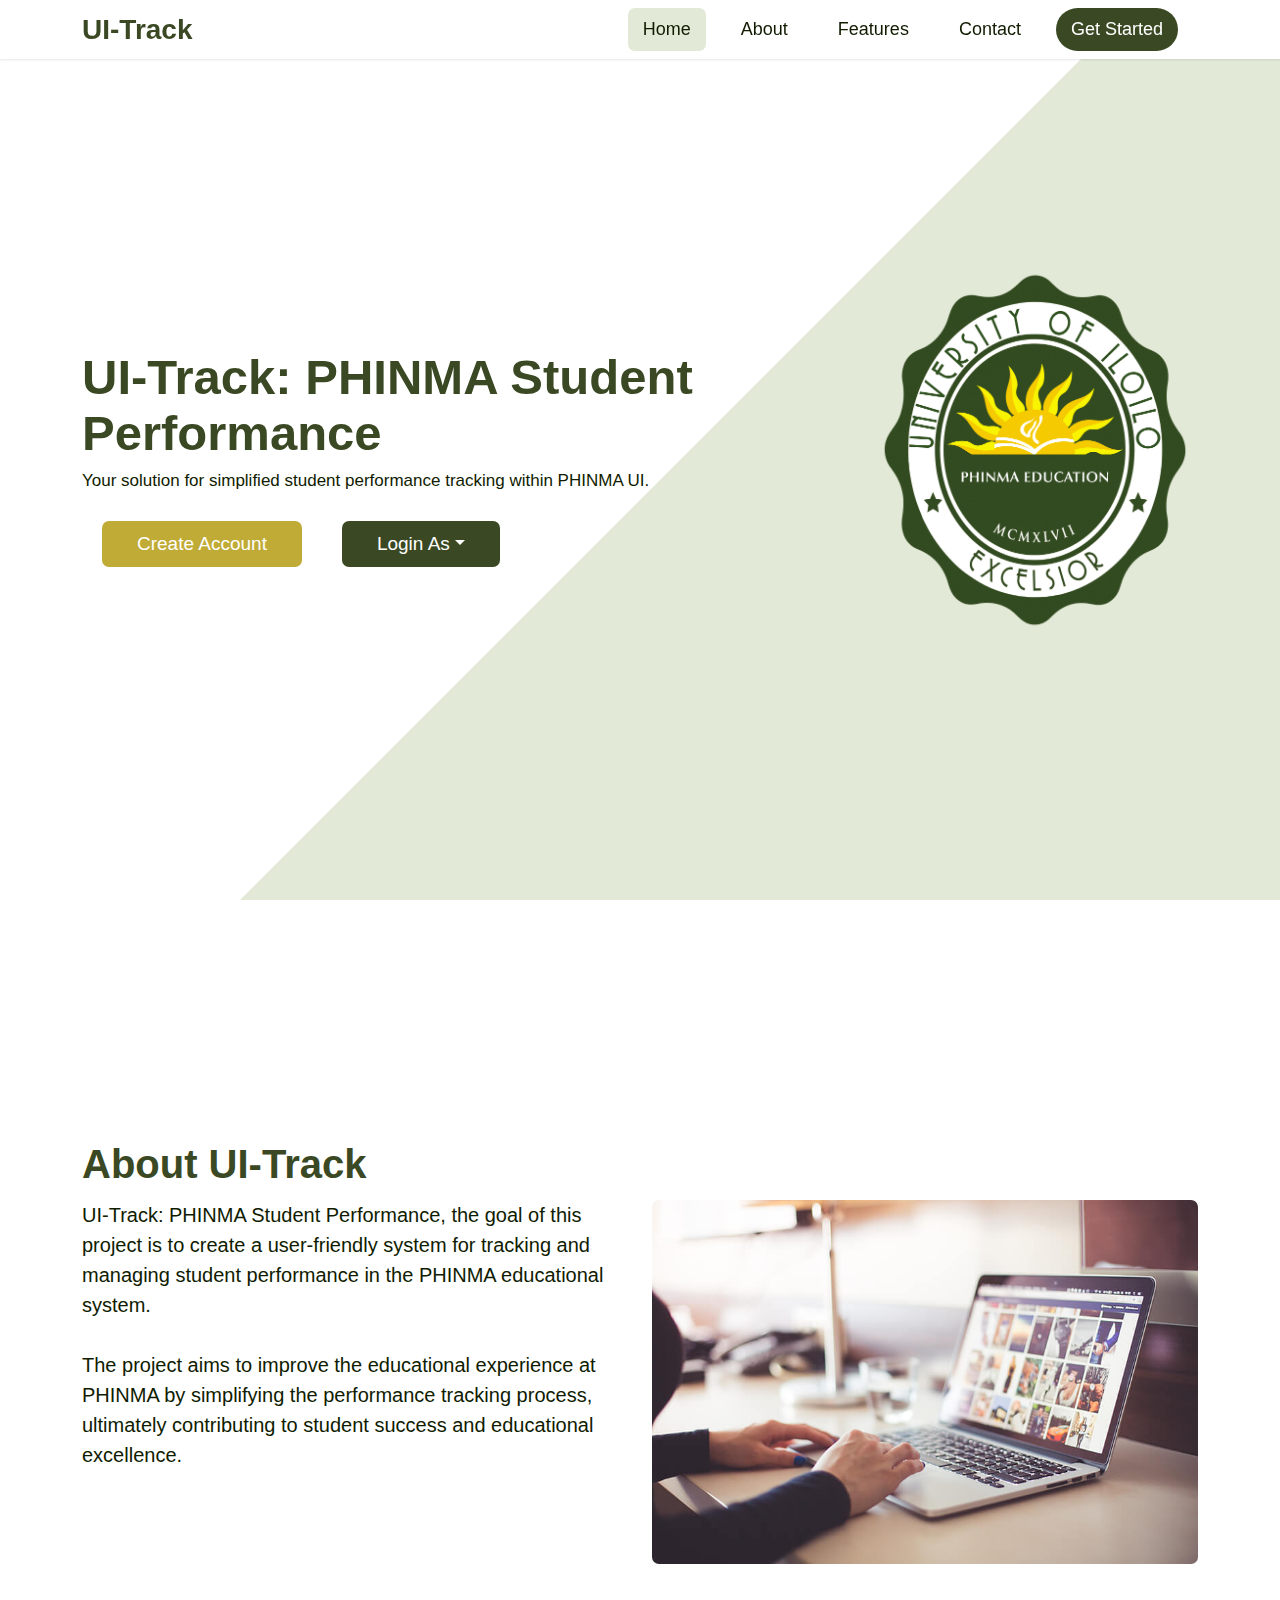
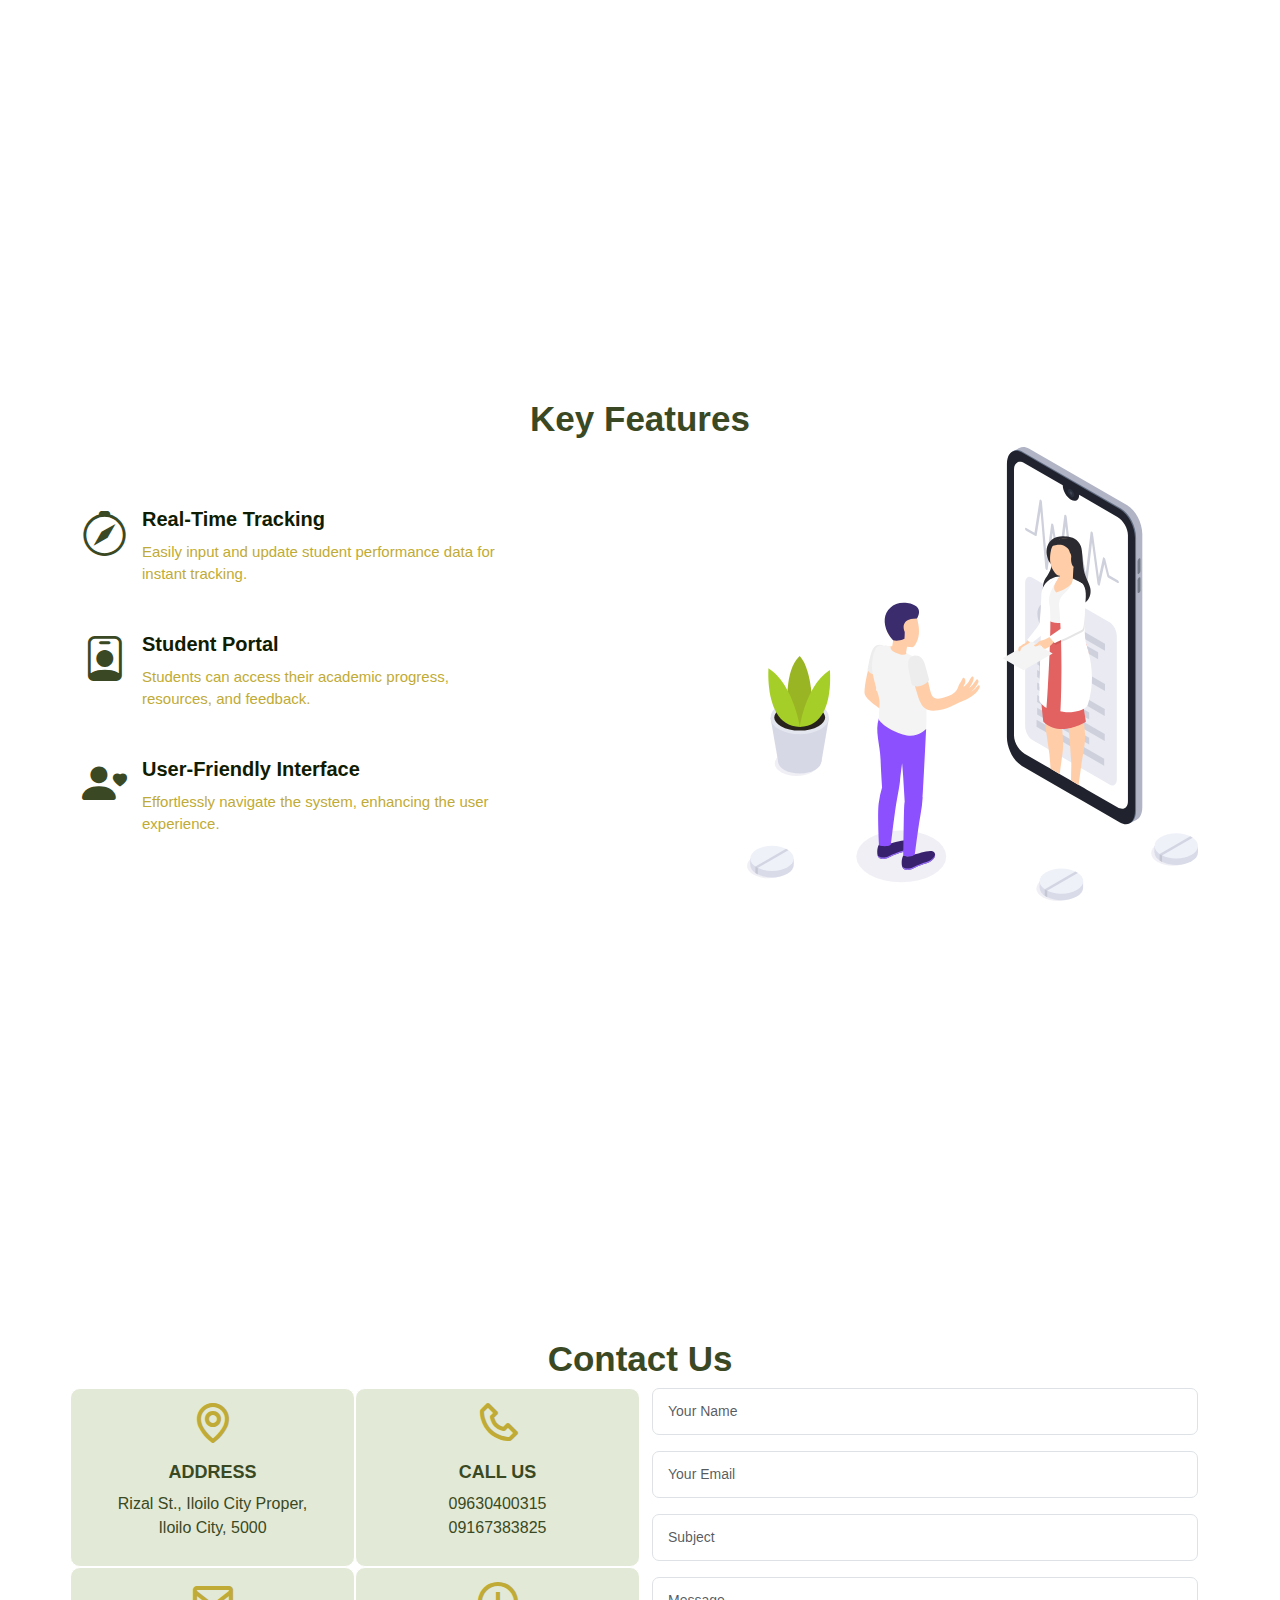
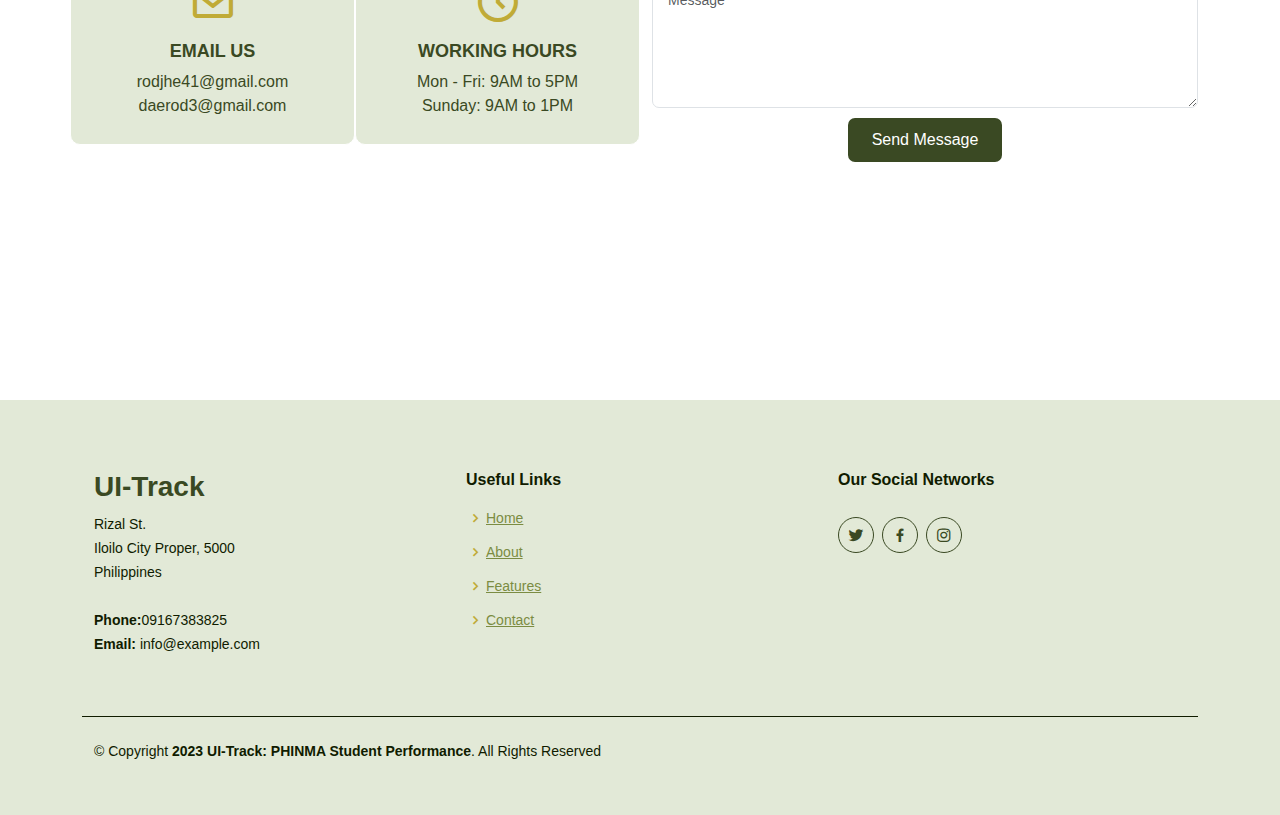
==== index.html @ b954e28e "Fist Commit" ====
<!DOCTYPE html>
<html lang="en">
<head>
       <meta charset="UTF-8">
       <meta name="viewport" content="width=device-width, initial-scale=1.0">
       <title>UI-Track: PHINMA Student Performance</title>
       <link href="assets/img/ui.png" rel="icon">

       <!-----=====---- VENDOR CSS FILES ----======----->
       <link href="assets/vendor/bootstrap/css/bootstrap.min.css" rel="stylesheet">
       <link href="assets/vendor/bootstrap-icons/bootstrap-icons.css" rel="stylesheet">
       <link href="assets/vendor/boxicons/css/boxicons.min.css" rel="stylesheet">

       <!-----=======--- TEMPLATE MAIN CSS FILE ---========-->
       <link href="assets/css/style.css" rel="stylesheet">
</head>
<body>
       <!---------------- ======= HEADER ======= -------------->     
       <header id="header" class="navbar navbar-expand-lg">
              <div class="container">
                  <div class="logo">
                      <a href="index.html">UI-Track</a>
                  </div>
      
                  <button type="button" class="navbar-toggler" data-bs-toggle="collapse" data-bs-target="#navbarCollapse">
                      <i class='bx bx-menu'></i>
                  </button>
      
                  <nav class="collapse navbar-collapse" id="navbarCollapse">
                      <div class="navbar-nav ms-auto">
                          <a class="active" href="#home">Home</a>
                          <a href="#about">About</a>
                          <a href="#features">Features</a>
                          <a href="#contact">Contact</a>

                          <li><a href="#about"><p>Get Started</p></a></li>
                      </div>
                  </nav>
              </div>
       </header><!-- END HEADER -->

       <!---------------- ======= HOME SECTION ======= -------------->
       <section id="home" class="d-flex align-items-center">
              <div class="container">
                     <div class="row">
                            <div id="home-content" class="col-lg-8 flex-lg-column pt-3 order-2 order-lg-1">
                                   <div>
                                          <h1>UI-Track: PHINMA Student Performance</h1>
                                          <h3>Your solution for simplified student performance tracking within PHINMA UI.</h3>
                                          <div id="home-buttons">
                                                 <div id="home-register">
                                                        <button href="#create" data-bs-toggle="modal" data-bs-target="#CreateAccountModal">Create Account</button>
                                                 </div>

                                                 <div id="home-login" class="dropdown">
                                                        <button href="#" class="btn dropdown-toggle" data-bs-toggle="dropdown">Login As</button>
                                                        
                                                        <ul class="dropdown-menu">
                                                               <li><a class="dropdown-item" href="Admin/admin.html">Admin</a></li>
                                                               <li><a class="dropdown-item" href="Users/teacher.html">Teacher</a></li>
                                                               <li><a class="dropdown-item" href="#" data-bs-toggle="modal" data-bs-target="#StudentLoginModal">Student</a></li>
                                                        </ul>
                                                 </div>
                                          </div>
                                   </div>
                            </div>

                            <div id="home-img" class="col-lg-8 flex-lg-column order-1 home-img">
                                   <img src="assets/img/ui.png" class="img-fluid">
                            </div>
                     </div>
              </div>
       </section><!-- END HOME -->

       <main id="main"><!---------------- ======= MAIN ======= -------------->

              <!---------------- ======= ABOUT SECTION ======= -------------->
              <section id="about">
                     <div class="container">
                            <div class="row">
                                   <h1>About UI-Track</h1>
                                   <div class="col-lg-6 order-1 order-lg-2">
                                          <img src="assets/img/ui2.jpg" class="img-fluid">
                                   </div>

                                   <div class="col-lg-6 pt-4 pt-lg-0 order-2 order-lg-1 content">
                                          <p>
                                                 UI-Track: PHINMA Student Performance, the goal of this project is to create a
                                                 user-friendly system for tracking and managing student performance in the PHINMA educational system. </br> </br>
                                                 The project aims to improve the educational experience at PHINMA by simplifying the performance tracking
                                                 process, ultimately contributing to student success and educational excellence.
                                          </p>
                                   </div>
                            </div>
                     </div>
              </section><!-- END ABOUT -->

              <!---------------- ======= FEATURES SECTION ======= -------------->
              <section id="features" class="features">
                     <div class="container">
                            <div class="section-title">
                                   <h1>Key Features</h1>
                            </div>

                            <div id="features-row" class="row">
                                   <div class="col-xl-7">
                                          <div class="content">
                                                 <div class="row">
                                                        <div class="col-md-8 icon-box">
                                                               <i class="bi bi-compass"></i>
                                                               <h4>Real-Time Tracking</h4>
                                                               <p>Easily input and update student performance
                                                                      data for instant tracking.</p>
                                                        </div>
                                                        <div class="col-md-8 icon-box">
                                                               <i class="bi bi-person-badge"></i>
                                                               <h4>Student Portal</h4>
                                                               <p>Students can access their academic progress,
                                                                      resources, and feedback.</p>
                                                        </div>
                                                        <div class="col-md-8 icon-box">
                                                               <i class="bi bi-person-heart"></i>
                                                               <h4>User-Friendly Interface</h4>
                                                               <p>Effortlessly navigate the system, enhancing
                                                                      the user experience.</p>
                                                        </div>
                                                 </div>
                                          </div>
                                   </div>
                                   <div class="image col-xl-5">
                                     <img src="assets/img/ui3.svg">
                                   </div>
                            </div>
                     </div>
              </section><!-- END FEATURES -->

              <!---------------- ======= CONTACT SECTION ======= -------------->
              <section id="contact" class="contact">
                     <div class="container">
                            <div class="section-title">
                                   <h1>Contact Us</h1>
                            </div>

                            <div class="row">
                                   <div class="col-lg-6">
                                          <div id="row2" class="row">                    
                                                 <div class="col-lg-6 info">
                                                        <i class="bx bx-map"></i>
                                                        <h4>Address</h4>
                                                        <p>Rizal St., Iloilo City Proper,<br>Iloilo City, 5000</p>
                                                 </div>
                                                 <div class="col-lg-6 info">
                                                        <i class="bx bx-phone"></i>
                                                        <h4>Call Us</h4>
                                                        <p>09630400315<br>09167383825</p>
                                                 </div>
                                                 <div class="col-lg-6 info">
                                                        <i class="bx bx-envelope"></i>
                                                        <h4>Email Us</h4>
                                                        <p>rodjhe41@gmail.com<br>daerod3@gmail.com</p>
                                                 </div>
                                                 <div class="col-lg-6 info">
                                                        <i class="bx bx-time-five"></i>
                                                        <h4>Working Hours</h4>
                                                        <p>Mon - Fri: 9AM to 5PM<br>Sunday: 9AM to 1PM</p>
                                                 </div>
                                          </div> 
                                   </div>
                                   <div class="col-lg-6">
                                          <form action="forms/contact.php" method="post" role="form" class="php-email-form">
                                                 <div class="form-group">
                                                        <input placeholder="Your Name" type="text" name="name" class="form-control" id="name" required>
                                                 </div>
                                                 <div class="form-group mt-3">
                                                        <input placeholder="Your Email" type="email" class="form-control" name="email" id="email" required>
                                                 </div>
                                                 <div class="form-group mt-3">
                                                        <input placeholder="Subject" type="text" class="form-control" name="subject" id="subject" required>
                                                 </div>
                                                 <div class="form-group mt-3">
                                                        <textarea placeholder="Message" class="form-control" name="message" rows="5" required></textarea>
                                                 </div>
                                                 <div class="text-center"><button type="submit">Send Message</button></div>
                                          </form>
                                   </div>
                            </div>
                     </div>
              </section><!-- END CONTACT SECTION -->

       </main><!-- END MAIN -->

       <!---------------- ======= FOOTER ======= -------------->
       <footer id="footer">
              <div class="container">
                     <div class="footer-top">
                            <div class="container">
                                   <div class="row">
                                          <div class="col-lg-4 col-md-6 footer-contact">
                                                 <h3>UI-Track</h3>
                                                 <p>
                                                        Rizal St. <br>
                                                        Iloilo City Proper, 5000<br>
                                                        Philippines <br><br>
                                                        <strong>Phone:</strong>09167383825<br>
                                                        <strong>Email:</strong> info@example.com<br>
                                                 </p>
                                          </div>
                                   
                                          <div class="col-lg-4 col-md-6 footer-links">
                                                 <h4>Useful Links</h4>
                                                 <ul>
                                                        <li><i class="bx bx-chevron-right"></i> <a href="#home">Home</a></li>
                                                        <li><i class="bx bx-chevron-right"></i> <a href="#about">About</a></li>
                                                        <li><i class="bx bx-chevron-right"></i> <a href="#features">Features</a></li>
                                                        <li><i class="bx bx-chevron-right"></i> <a href="#contact">Contact</a></li>
                                                 </ul>
                                          </div>
                                   
                                          <div class="col-lg-4 col-md-6 footer-links">
                                                 <h4>Our Social Networks</h4>
                                                 <div class="social-links mt-3">
                                                        <a href="#" class="twitter"><i class="bx bxl-twitter"></i></a>
                                                        <a href="#" class="facebook"><i class="bx bxl-facebook"></i></a>
                                                        <a href="#" class="instagram"><i class="bx bxl-instagram"></i></a>
                                                 </div>
                                          </div>
                                   
                                   </div>
                            </div>
                     </div>
                     <div class="container py-4 footer-bottom">
                            <div class="copyright">
                                   &copy; Copyright <strong><span>2023 UI-Track: PHINMA Student Performance</span></strong>. All Rights Reserved
                            </div>
                     </div>
              </div>
       </footer><!-- END FOOTER -->
              

       <!---====--- BACK TO TOP ---====--->
       <button onclick="backTotopFunction()" id="backTotop" title="Go to top"><i class="bi bi-arrow-up"></i></button>

       <!---====--- VENDOR JS FILES ---====--->
       <script src="assets/vendor/bootstrap/js/bootstrap.bundle.min.js"></script>

       <!---====--- TEMPLATE MAIN JS FILE ---====--->
       <script src="assets/js/main.js"></script>

       <!-----------===============- CREATE ACCOUNT MODAL -===============------------------>
       <div id="CreateAccountModal" class="modal fade" tabindex="-1" aria-labelledby="exampleModalLabel">
              <div class="modal-dialog">
                     <div id="login-Modalcontent" class="modal-content">  
                            <div id="login-Modalheader" class="modal-header">
                                   <h2>Create Account</h2>
                                   <button type="button"data-bs-dismiss="modal"><i class='bx bxs-x-circle'></i></button>
                            </div>
              
                            <div id="login-Modalbody" class="modal-body">
                                   <form action="process.php" method="POST">
                                          <div id="login-label">
                                                 <label for="role"> Select Role </label> </br>
                                          </div>
                                          <div id="login-inputbox">
                                                 <select id="role" name="role" required>
                                                        <option value="student">Student</option>
                                                        <option value="teacher">Teacher</option>
                                                 </select><br>
                                          </div>
                                          <div id="login-label">
                                                 <label> Full Name </label> </br>
                                          </div>
                                          <div id="login-inputbox">
                                                 <input class="form-control" type="text" name="name" placeholder="Enter Full Name" required> </p>
                                          </div>
                                          <div id="login-label">
                                                 <label> Username </label> </br>
                                          </div>
                                          <div id="login-inputbox">
                                                 <input class="form-control" type="text" name="username" placeholder="Enter Username" required> </p>
                                          </div>
                                          
                                          <!---====--- ADDITIONAL FIELDS SEPCIFIC TO TEACHERS ---====--->
                                          <div id="teacherFields" style="display:none;">
                                                 <div id="login-label">
                                                        <label for="qualification"> Qualification </label> </br>
                                                 </div>
                                                 <div id="login-inputbox">
                                                        <input class="form-control" type="text" id="qualification" name="qualification" placeholder="Enter Qualification" required> </p>
                                                 </div>
                                                 <script>
                                                        document.getElementById('role').addEventListener('change', function () {
                                                            var role = this.value;
                                                            var teacherFields = document.getElementById('teacherFields');
                                                
                                                            if (role === 'teacher') {
                                                                teacherFields.style.display = 'block';
                                                            } else {
                                                                teacherFields.style.display = 'none';
                                                            }
                                                        });
                                                 </script>
                                          </div>
                                          <div id="login-label">
                                                 <label> Password </label> </br>
                                          </div>
                                          <div id="login-inputbox">
                                                 <input class="form-control" id="login-showpass" type="password" name="pass" placeholder="Enter Password" required> </p>
                                          </div>
                                          <input type="checkbox" onclick="LoginModalFunction()">&nbsp;&nbsp;Show Password
                                          <script>
                                          function LoginModalFunction() {
                                          var x = document.getElementById("login-showpass");
                                          if (x.type === "password") {
                                                 x.type = "text";
                                          } else {
                                                 x.type = "password";
                                          }
                                          }
                                          </script>
                                          
                                          <div id="login-Modalbutton">
                                                 <input type="reset" value="Clear">
                                                 <input type="submit" value="Log In">
                                          </div>
                                   </form>
                            </div>
                     </div>
              </div>
       </div>

       <!-----------===============- STUDENT LOGIN MODAL -===============------------------>
       <div id="StudentLoginModal" class="modal fade" tabindex="-1" aria-labelledby="exampleModalLabel">
              <div class="modal-dialog">
                     <div id="login-Modalcontent" class="modal-content">  
                            <div id="login-Modalheader" class="modal-header">
                                   <h2>Student Login</h2>
                                   <button type="button"data-bs-dismiss="modal"><i class='bx bxs-x-circle'></i></button>
                            </div>
              
                            <div id="login-Modalbody" class="modal-body">
                                   <form action="process.php" method="POST">                         
                                          <div id="login-label">
                                                 <label><i class='bx bxs-user-check'></i> Username </label> </br>
                                          </div>
                                          <div id="login-inputbox">
                                                 <input class="form-control" type="email" name="email" placeholder="Your Username" required> </p>
                                          </div>
                            
                                          <div id="login-label">
                                                 <label><i class='bx bx-key'></i> Password </label> </br>
                                          </div>
                                          <div id="login-inputbox">
                                                 <input class="form-control" id="login-showpass" type="password" name="pass" placeholder="Your Password" required> </p>
                                          </div>
                            
                                          <input type="checkbox" onclick="LoginModalFunction()">&nbsp;&nbsp;Show Password
                                          <script>
                                          function LoginModalFunction() {
                                          var x = document.getElementById("login-showpass");
                                          if (x.type === "password") {
                                                 x.type = "text";
                                          } else {
                                                 x.type = "password";
                                          }
                                          }
                                          </script>
                                          
                                          <div id="login-Modalbutton">
                                                 <input type="reset" value="Clear">
                                                 <input type="submit" value="Log In">
                                          </div>
                                   </form>
                            </div>
                     </div>
              </div>
       </div>

       <!-----------===============- TEACHER LOGIN MODAL -===============------------------
       <div id="TeacherLoginModal" class="modal fade" tabindex="-1" aria-labelledby="exampleModalLabel">
              <div class="modal-dialog">
                     <div id="login-Modalcontent" class="modal-content">  
                            <div id="login-Modalheader" class="modal-header">
                                   <h2>Teacher Login</h2>
                                   <button type="button"data-bs-dismiss="modal"><i class='bx bxs-x-circle'></i></button>
                            </div>
              
                            <div id="login-Modalbody" class="modal-body">
                                   <form action="process.php" method="POST">                         
                                          <div id="login-label">
                                                 <label><i class='bx bxs-user-check'></i> Username </label> </br>
                                          </div>
                                          <div id="login-inputbox">
                                                 <input class="form-control" type="email" name="email" placeholder="Your Username" required> </p>
                                          </div>
                            
                                          <div id="login-label">
                                                 <label><i class='bx bx-key'></i> Password </label> </br>
                                          </div>
                                          <div id="login-inputbox">
                                                 <input class="form-control" id="login-showpass" type="password" name="pass" placeholder="Your Password" required> </p>
                                          </div>
                            
                                          <input type="checkbox" onclick="LoginModalFunction()">&nbsp;&nbsp;Show Password
                                          <script>
                                          function LoginModalFunction() {
                                          var x = document.getElementById("login-showpass");
                                          if (x.type === "password") {
                                                 x.type = "text";
                                          } else {
                                                 x.type = "password";
                                          }
                                          }
                                          </script>
                                          
                                          <div id="login-Modalbutton">
                                                 <input type="reset" value="Clear">
                                                 <input type="submit" value="Log In">
                                          </div>
                                   </form>
                            </div>
                     </div>
              </div>
       </div>
       --->

       <!-----------===============- ADMIN LOGIN MODAL -===============------------------
       <div id="AdminLoginModal" class="modal fade" tabindex="-1" aria-labelledby="exampleModalLabel">
              <div class="modal-dialog">
                     <div id="login-Modalcontent" class="modal-content">  
                            <div id="login-Modalheader" class="modal-header">
                                   <h2>Admin Login</h2>
                                   <button type="button"data-bs-dismiss="modal"><i class='bx bxs-x-circle'></i></button>
                            </div>
              
                            <div id="login-Modalbody" class="modal-body">
                                   <form action="process.php" method="POST">                         
                                          <div id="login-label">
                                                 <label><i class='bx bxs-user-check'></i> Username </label> </br>
                                          </div>
                                          <div id="login-inputbox">
                                                 <input class="form-control" type="email" name="email" placeholder="Your Username" required> </p>
                                          </div>
                            
                                          <div id="login-label">
                                                 <label><i class='bx bx-key'></i> Password </label> </br>
                                          </div>
                                          <div id="login-inputbox">
                                                 <input class="form-control" id="login-showpass" type="password" name="pass" placeholder="Your Password" required> </p>
                                          </div>
                            
                                          <input type="checkbox" onclick="LoginModalFunction()">&nbsp;&nbsp;Show Password
                                          <script>
                                          function LoginModalFunction() {
                                          var x = document.getElementById("login-showpass");
                                          if (x.type === "password") {
                                                 x.type = "text";
                                          } else {
                                                 x.type = "password";
                                          }
                                          }
                                          </script>
                                          
                                          <div id="login-Modalbutton">
                                                 <input type="reset" value="Clear">
                                                 <input type="submit" value="Log In">
                                          </div>
                                   </form>
                            </div>
                     </div>
              </div>
       </div>
       -->
</body>
</html>
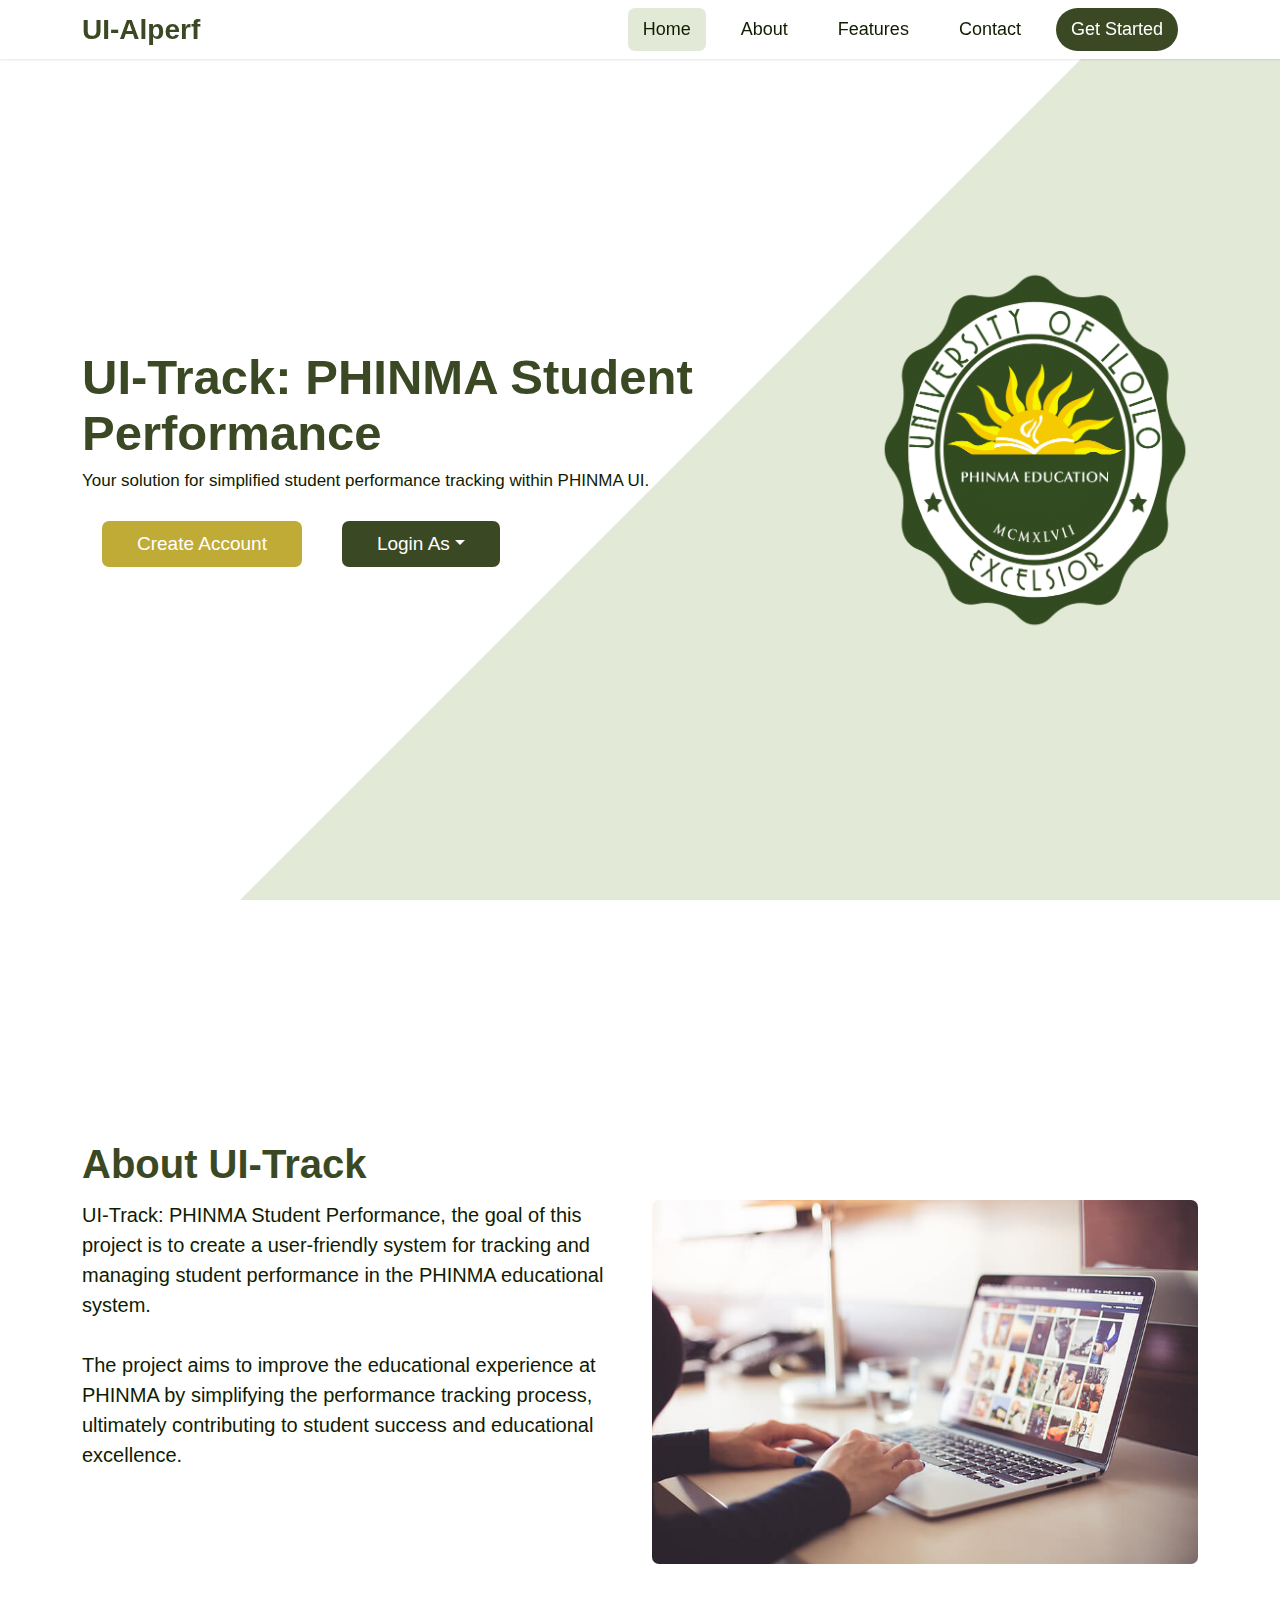
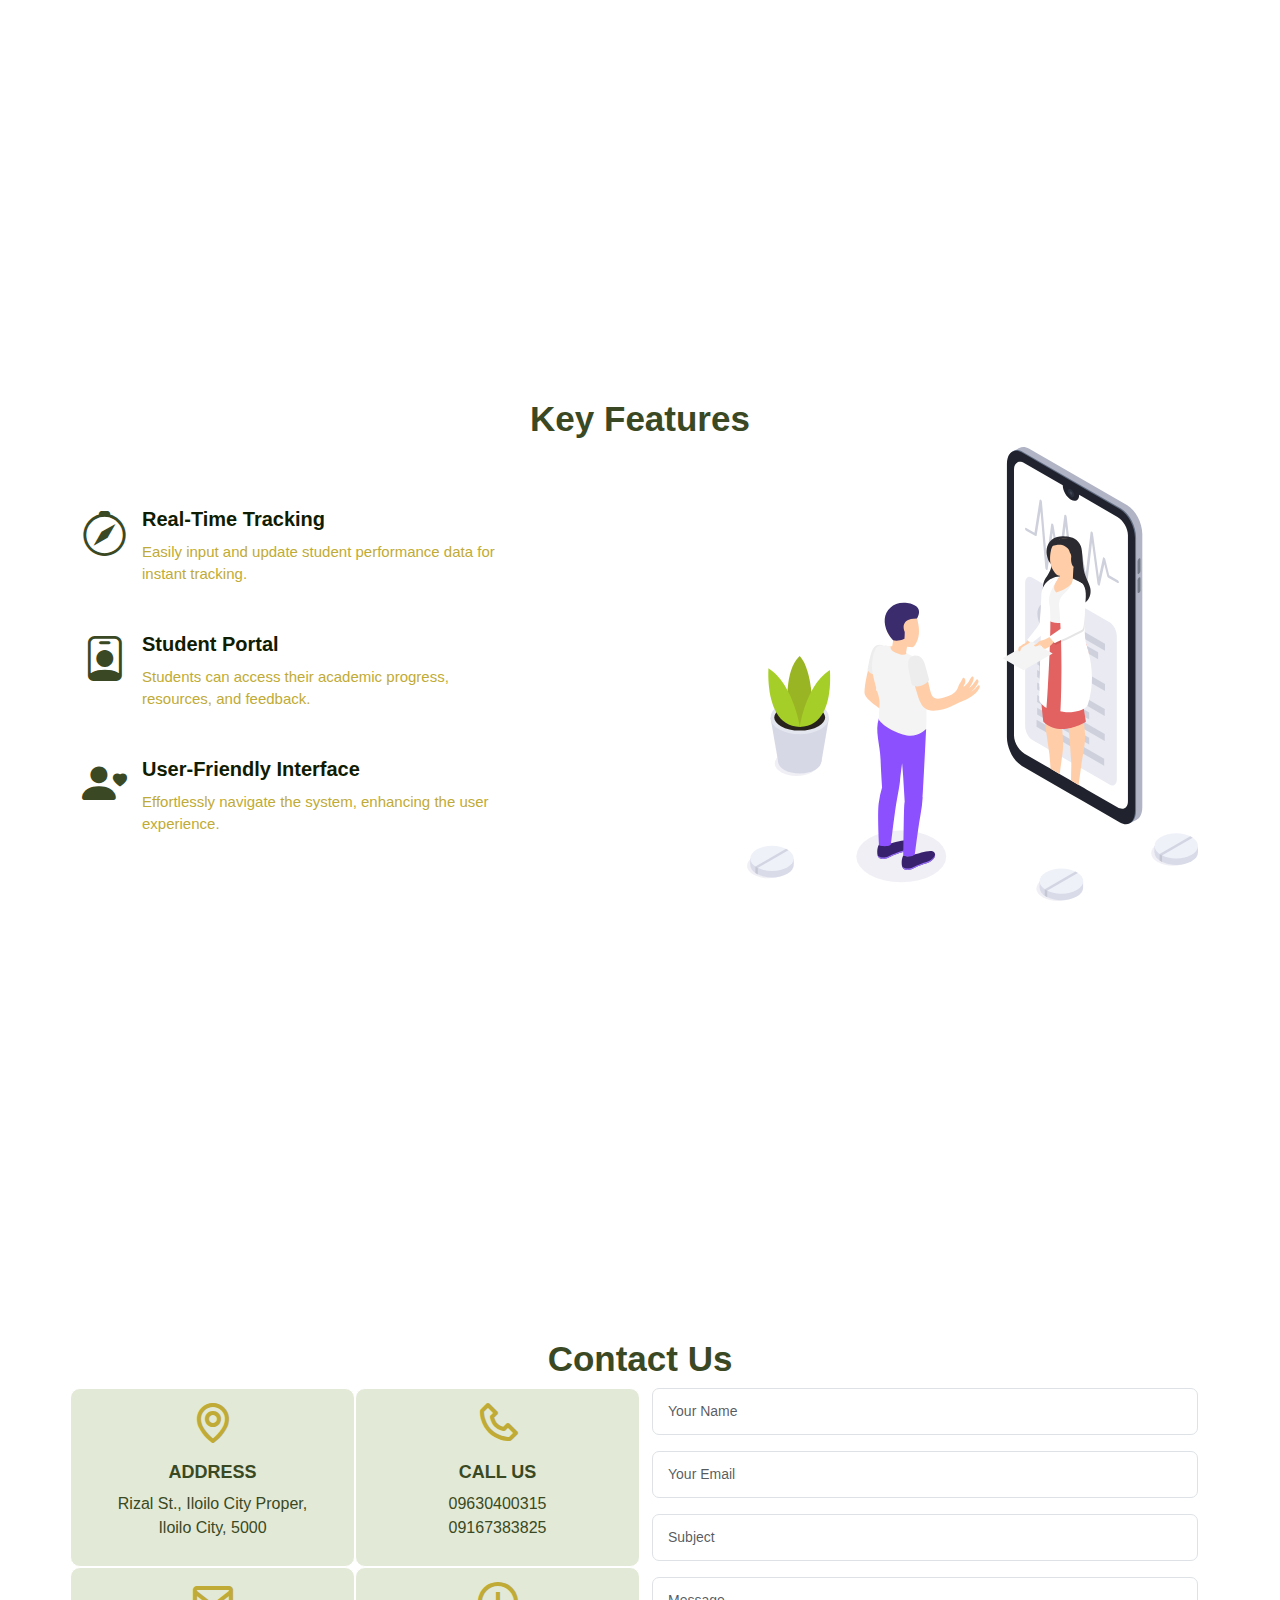
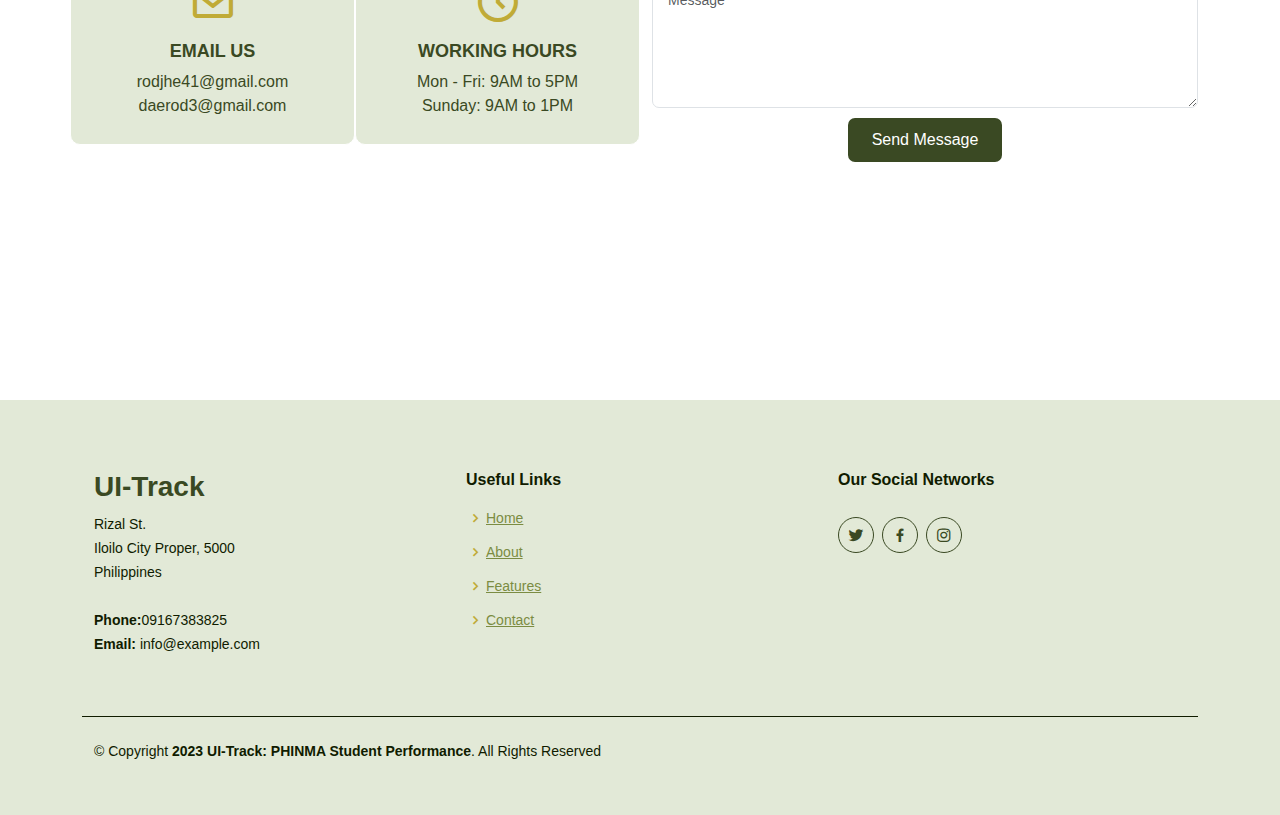
==== commit 768e805a: "added features" ====
--- a/index.html
+++ b/index.html
@@ -3,7 +3,7 @@
 <head>
        <meta charset="UTF-8">
        <meta name="viewport" content="width=device-width, initial-scale=1.0">
-       <title>UI-Track: PHINMA Student Performance</title>
+       <title>UI-Alperf: Alternative perfomance</title>
        <link href="assets/img/ui.png" rel="icon">
 
        <!-----=====---- VENDOR CSS FILES ----======----->
@@ -19,7 +19,7 @@
        <header id="header" class="navbar navbar-expand-lg">
               <div class="container">
                   <div class="logo">
-                      <a href="index.html">UI-Track</a>
+                      <a href="index.html">UI-Alperf</a>
                   </div>
       
                   <button type="button" class="navbar-toggler" data-bs-toggle="collapse" data-bs-target="#navbarCollapse">
